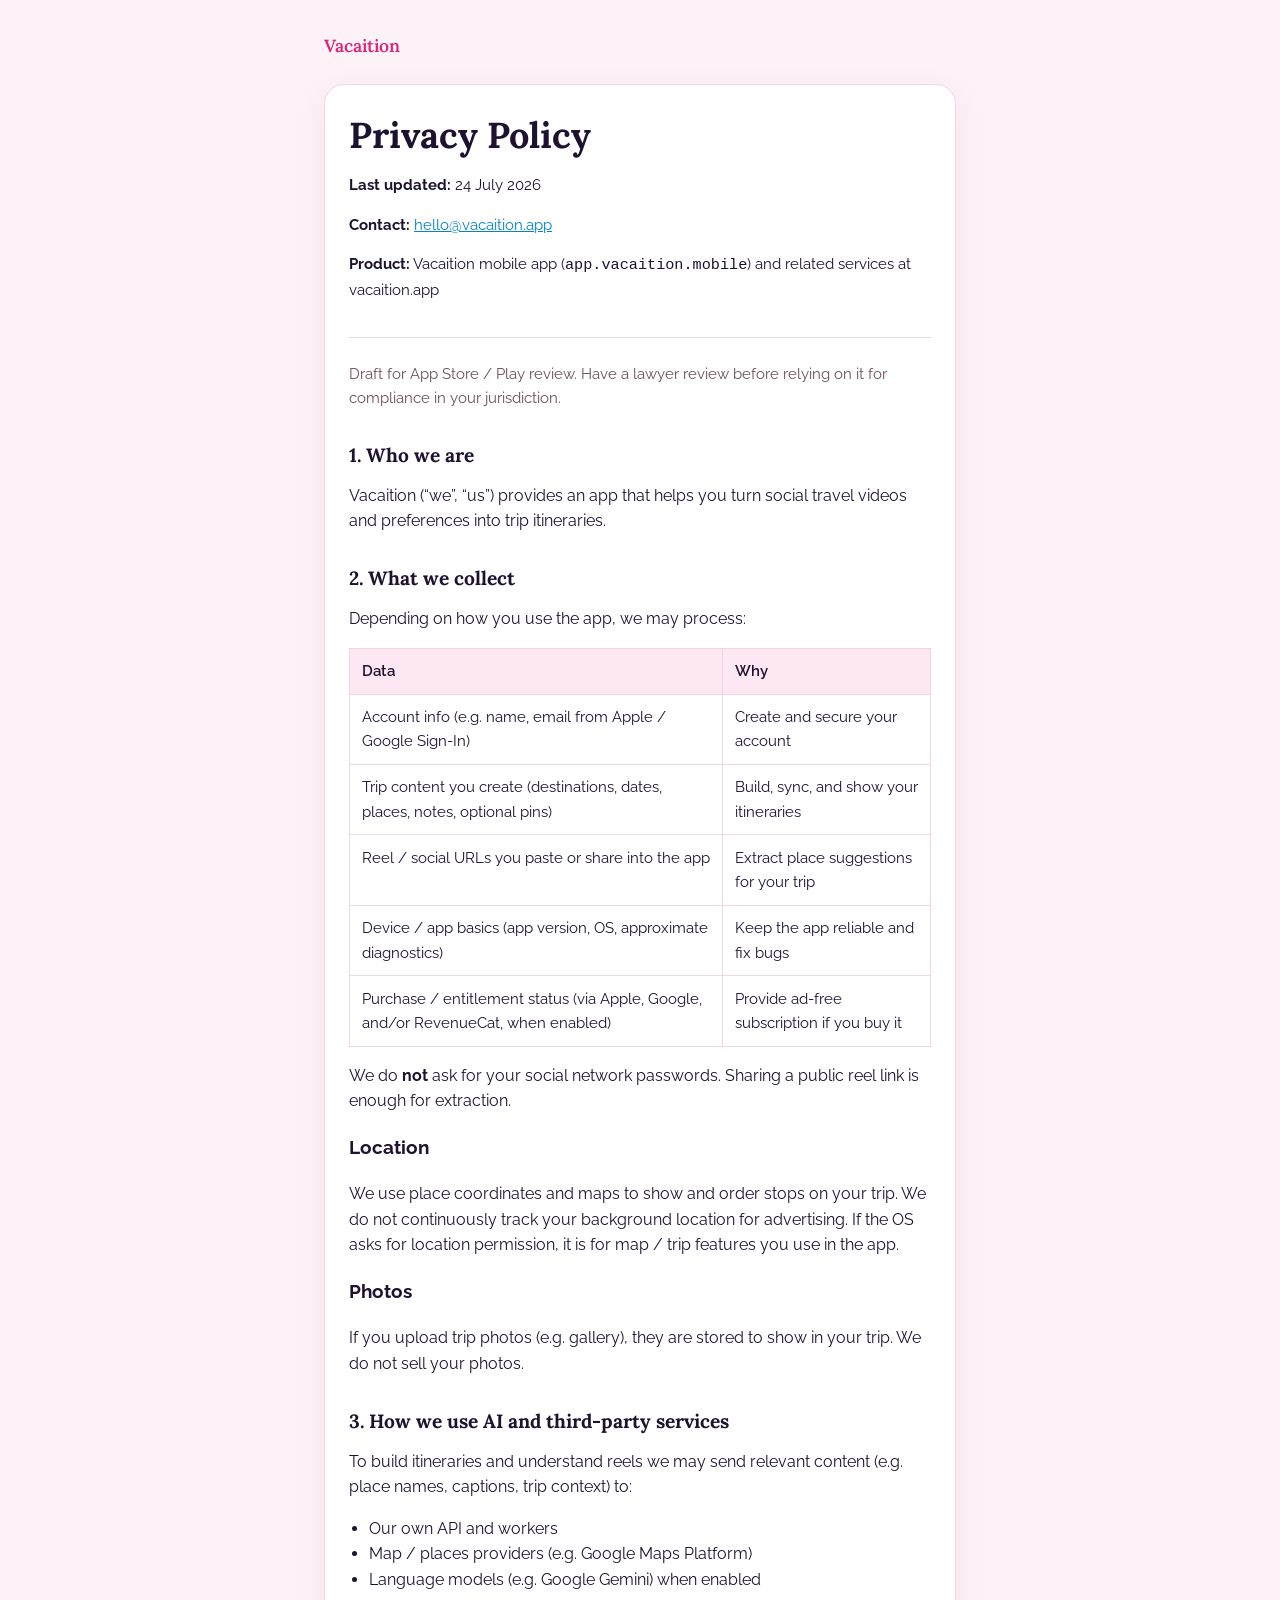
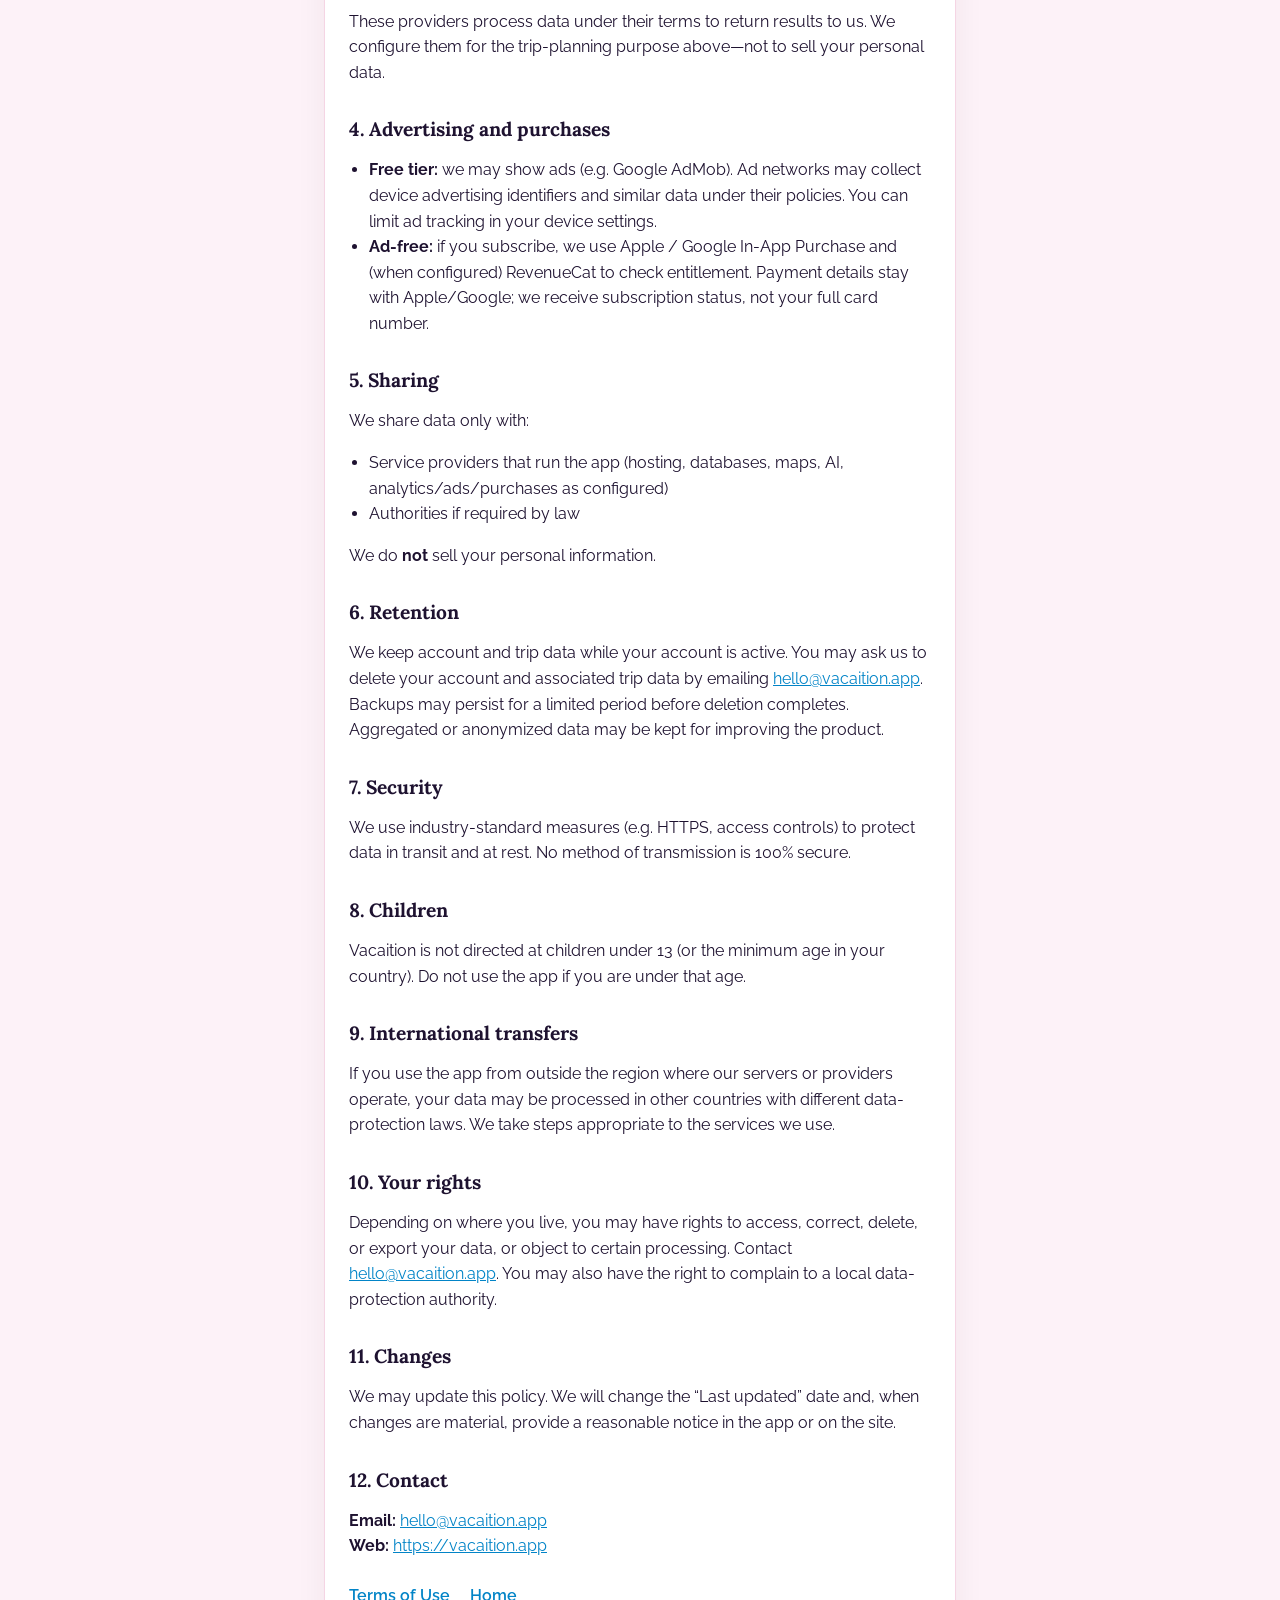
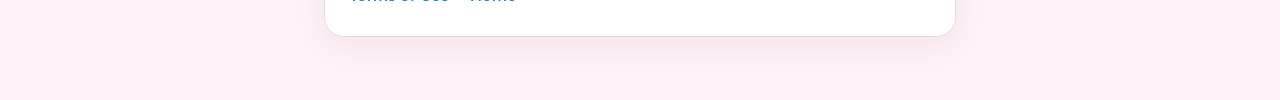
==== privacy/index.html @ ea1ef28f "Initial legal pages for Vacaition Co-authored-by: Cursor <cursoragent@cursor.com>" ====
<!DOCTYPE html>
<html lang="en">
  <head>
    <meta charset="utf-8" />
    <meta name="viewport" content="width=device-width, initial-scale=1" />
    <title>Privacy Policy — Vacaition</title>
    <meta name="description" content="How Vacaition collects and uses your data." />
    <link rel="preconnect" href="https://fonts.googleapis.com" />
    <link rel="preconnect" href="https://fonts.gstatic.com" crossorigin />
    <link
      href="https://fonts.googleapis.com/css2?family=Lora:wght@600;700&family=Raleway:wght@400;600&display=swap"
      rel="stylesheet"
    />
    <link rel="stylesheet" href="../assets/style.css" />
  </head>
  <body>
    <main class="wrap">
      <header class="site-header">
        <a class="brand" href="../">Vacaition</a>
      </header>

      <article class="card">
        <h1>Privacy Policy</h1>
        <div class="meta muted">
          <p><strong>Last updated:</strong> 24 July 2026</p>
          <p><strong>Contact:</strong> <a href="mailto:hello@vacaition.app">hello@vacaition.app</a></p>
          <p>
            <strong>Product:</strong> Vacaition mobile app (<code>app.vacaition.mobile</code>) and related
            services at vacaition.app
          </p>
        </div>

        <p class="muted">
          Draft for App Store / Play review. Have a lawyer review before relying on it for compliance in your
          jurisdiction.
        </p>

        <h2>1. Who we are</h2>
        <p>
          Vacaition (“we”, “us”) provides an app that helps you turn social travel videos and preferences into
          trip itineraries.
        </p>

        <h2>2. What we collect</h2>
        <p>Depending on how you use the app, we may process:</p>
        <table>
          <thead>
            <tr>
              <th scope="col">Data</th>
              <th scope="col">Why</th>
            </tr>
          </thead>
          <tbody>
            <tr>
              <td>Account info (e.g. name, email from Apple / Google Sign-In)</td>
              <td>Create and secure your account</td>
            </tr>
            <tr>
              <td>Trip content you create (destinations, dates, places, notes, optional pins)</td>
              <td>Build, sync, and show your itineraries</td>
            </tr>
            <tr>
              <td>Reel / social URLs you paste or share into the app</td>
              <td>Extract place suggestions for your trip</td>
            </tr>
            <tr>
              <td>Device / app basics (app version, OS, approximate diagnostics)</td>
              <td>Keep the app reliable and fix bugs</td>
            </tr>
            <tr>
              <td>Purchase / entitlement status (via Apple, Google, and/or RevenueCat, when enabled)</td>
              <td>Provide ad-free subscription if you buy it</td>
            </tr>
          </tbody>
        </table>
        <p>
          We do <strong>not</strong> ask for your social network passwords. Sharing a public reel link is enough
          for extraction.
        </p>

        <h3>Location</h3>
        <p>
          We use place coordinates and maps to show and order stops on your trip. We do not continuously track
          your background location for advertising. If the OS asks for location permission, it is for map / trip
          features you use in the app.
        </p>

        <h3>Photos</h3>
        <p>
          If you upload trip photos (e.g. gallery), they are stored to show in your trip. We do not sell your
          photos.
        </p>

        <h2>3. How we use AI and third-party services</h2>
        <p>
          To build itineraries and understand reels we may send relevant content (e.g. place names, captions,
          trip context) to:
        </p>
        <ul>
          <li>Our own API and workers</li>
          <li>Map / places providers (e.g. Google Maps Platform)</li>
          <li>Language models (e.g. Google Gemini) when enabled</li>
        </ul>
        <p>
          These providers process data under their terms to return results to us. We configure them for the
          trip-planning purpose above—not to sell your personal data.
        </p>

        <h2>4. Advertising and purchases</h2>
        <ul>
          <li>
            <strong>Free tier:</strong> we may show ads (e.g. Google AdMob). Ad networks may collect device
            advertising identifiers and similar data under their policies. You can limit ad tracking in your
            device settings.
          </li>
          <li>
            <strong>Ad-free:</strong> if you subscribe, we use Apple / Google In-App Purchase and (when
            configured) RevenueCat to check entitlement. Payment details stay with Apple/Google; we receive
            subscription status, not your full card number.
          </li>
        </ul>

        <h2>5. Sharing</h2>
        <p>We share data only with:</p>
        <ul>
          <li>
            Service providers that run the app (hosting, databases, maps, AI, analytics/ads/purchases as
            configured)
          </li>
          <li>Authorities if required by law</li>
        </ul>
        <p>We do <strong>not</strong> sell your personal information.</p>

        <h2>6. Retention</h2>
        <p>
          We keep account and trip data while your account is active. You may ask us to delete your account and
          associated trip data by emailing
          <a href="mailto:hello@vacaition.app">hello@vacaition.app</a>. Backups may persist for a limited
          period before deletion completes. Aggregated or anonymized data may be kept for improving the
          product.
        </p>

        <h2>7. Security</h2>
        <p>
          We use industry-standard measures (e.g. HTTPS, access controls) to protect data in transit and at
          rest. No method of transmission is 100% secure.
        </p>

        <h2>8. Children</h2>
        <p>
          Vacaition is not directed at children under 13 (or the minimum age in your country). Do not use the app
          if you are under that age.
        </p>

        <h2>9. International transfers</h2>
        <p>
          If you use the app from outside the region where our servers or providers operate, your data may be
          processed in other countries with different data-protection laws. We take steps appropriate to the
          services we use.
        </p>

        <h2>10. Your rights</h2>
        <p>
          Depending on where you live, you may have rights to access, correct, delete, or export your data, or
          object to certain processing. Contact
          <a href="mailto:hello@vacaition.app">hello@vacaition.app</a>. You may also have the right to complain
          to a local data-protection authority.
        </p>

        <h2>11. Changes</h2>
        <p>
          We may update this policy. We will change the “Last updated” date and, when changes are material,
          provide a reasonable notice in the app or on the site.
        </p>

        <h2>12. Contact</h2>
        <p>
          <strong>Email:</strong> <a href="mailto:hello@vacaition.app">hello@vacaition.app</a><br />
          <strong>Web:</strong> <a href="https://vacaition.app">https://vacaition.app</a>
        </p>

        <nav class="nav-links" aria-label="Related">
          <a href="../terms/">Terms of Use</a>
          <a href="../">Home</a>
        </nav>
      </article>
    </main>
  </body>
</html>
---- assets/style.css ----
:root {
  --bg: #fdf2f8;
  --surface: #ffffff;
  --fg: #1e1230;
  --muted: #6b4f5c;
  --border: #f5d5e4;
  --accent: #f472b6;
  --accent-deep: #db2777;
  --trust: #0284c7;
  --max: 42rem;
}

* {
  box-sizing: border-box;
}

html {
  font-size: 16px;
  -webkit-text-size-adjust: 100%;
}

body {
  margin: 0;
  min-height: 100vh;
  background: var(--bg);
  color: var(--fg);
  font-family: "Raleway", system-ui, -apple-system, sans-serif;
  line-height: 1.6;
}

h1,
h2 {
  font-family: "Lora", Georgia, serif;
  line-height: 1.25;
}

h1 {
  font-size: clamp(1.75rem, 4vw, 2.25rem);
  margin: 0 0 0.5rem;
}

h2 {
  font-size: 1.2rem;
  margin: 2rem 0 0.75rem;
}

p,
li {
  color: var(--fg);
}

.muted {
  color: var(--muted);
  font-size: 0.95rem;
}

a {
  color: var(--trust);
}

a:hover {
  color: var(--accent-deep);
}

.wrap {
  max-width: var(--max);
  margin: 0 auto;
  padding: 2rem 1.25rem 4rem;
}

.card {
  background: var(--surface);
  border: 1px solid var(--border);
  border-radius: 20px;
  padding: 1.75rem 1.5rem;
  box-shadow: 0 8px 32px rgba(45, 21, 36, 0.06);
}

.site-header {
  margin-bottom: 1.5rem;
}

.brand {
  font-family: "Lora", Georgia, serif;
  font-size: 1.1rem;
  font-weight: 600;
  color: var(--accent-deep);
  text-decoration: none;
}

.meta {
  margin: 0.75rem 0 1.5rem;
  padding-bottom: 1.25rem;
  border-bottom: 1px solid var(--border);
}

table {
  width: 100%;
  border-collapse: collapse;
  margin: 1rem 0;
  font-size: 0.95rem;
}

th,
td {
  border: 1px solid var(--border);
  padding: 0.65rem 0.75rem;
  text-align: start;
  vertical-align: top;
}

th {
  background: #fce7f3;
  font-weight: 600;
}

ul {
  padding-inline-start: 1.25rem;
}

.nav-links {
  display: flex;
  flex-wrap: wrap;
  gap: 0.75rem 1.25rem;
  margin-top: 1.5rem;
}

.nav-links a {
  text-decoration: none;
  font-weight: 600;
}

.footer {
  margin-top: 2rem;
  font-size: 0.9rem;
  color: var(--muted);
}

@media (prefers-reduced-motion: reduce) {
  * {
    scroll-behavior: auto !important;
    transition: none !important;
  }
}
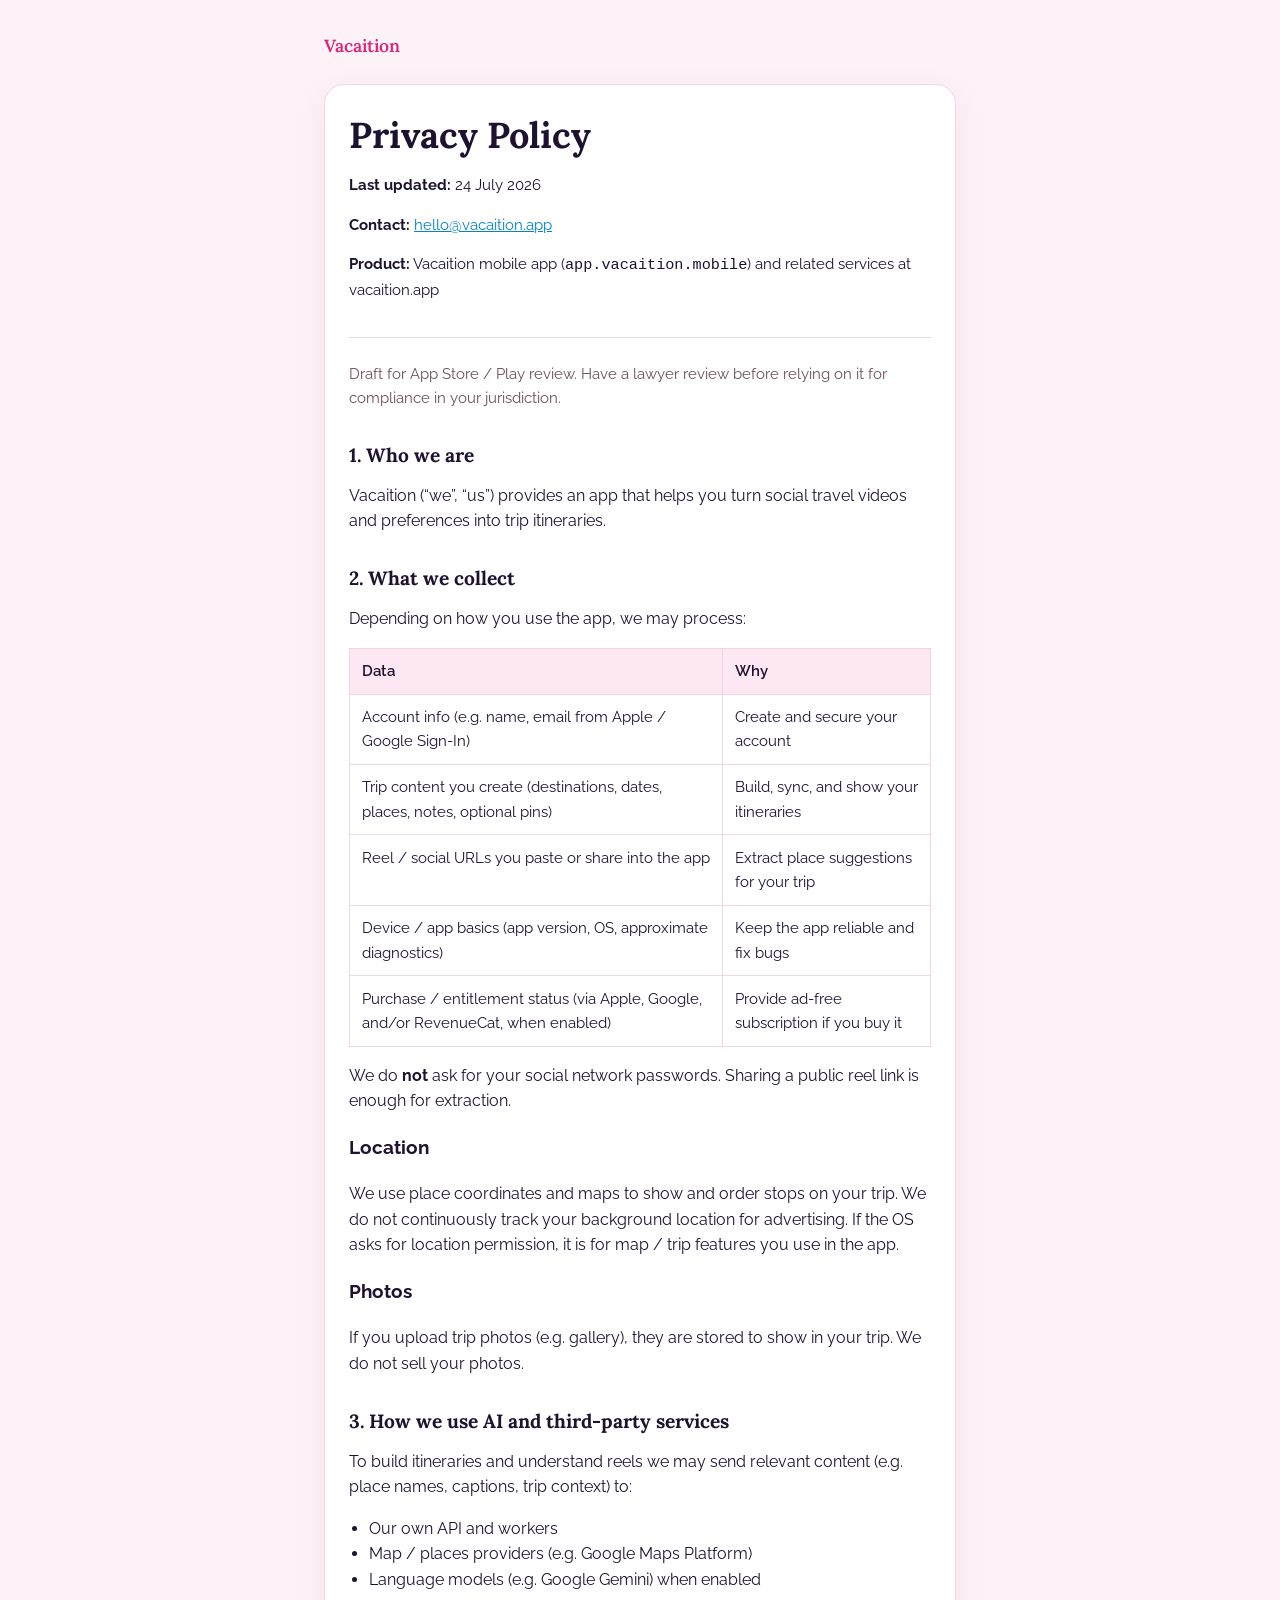
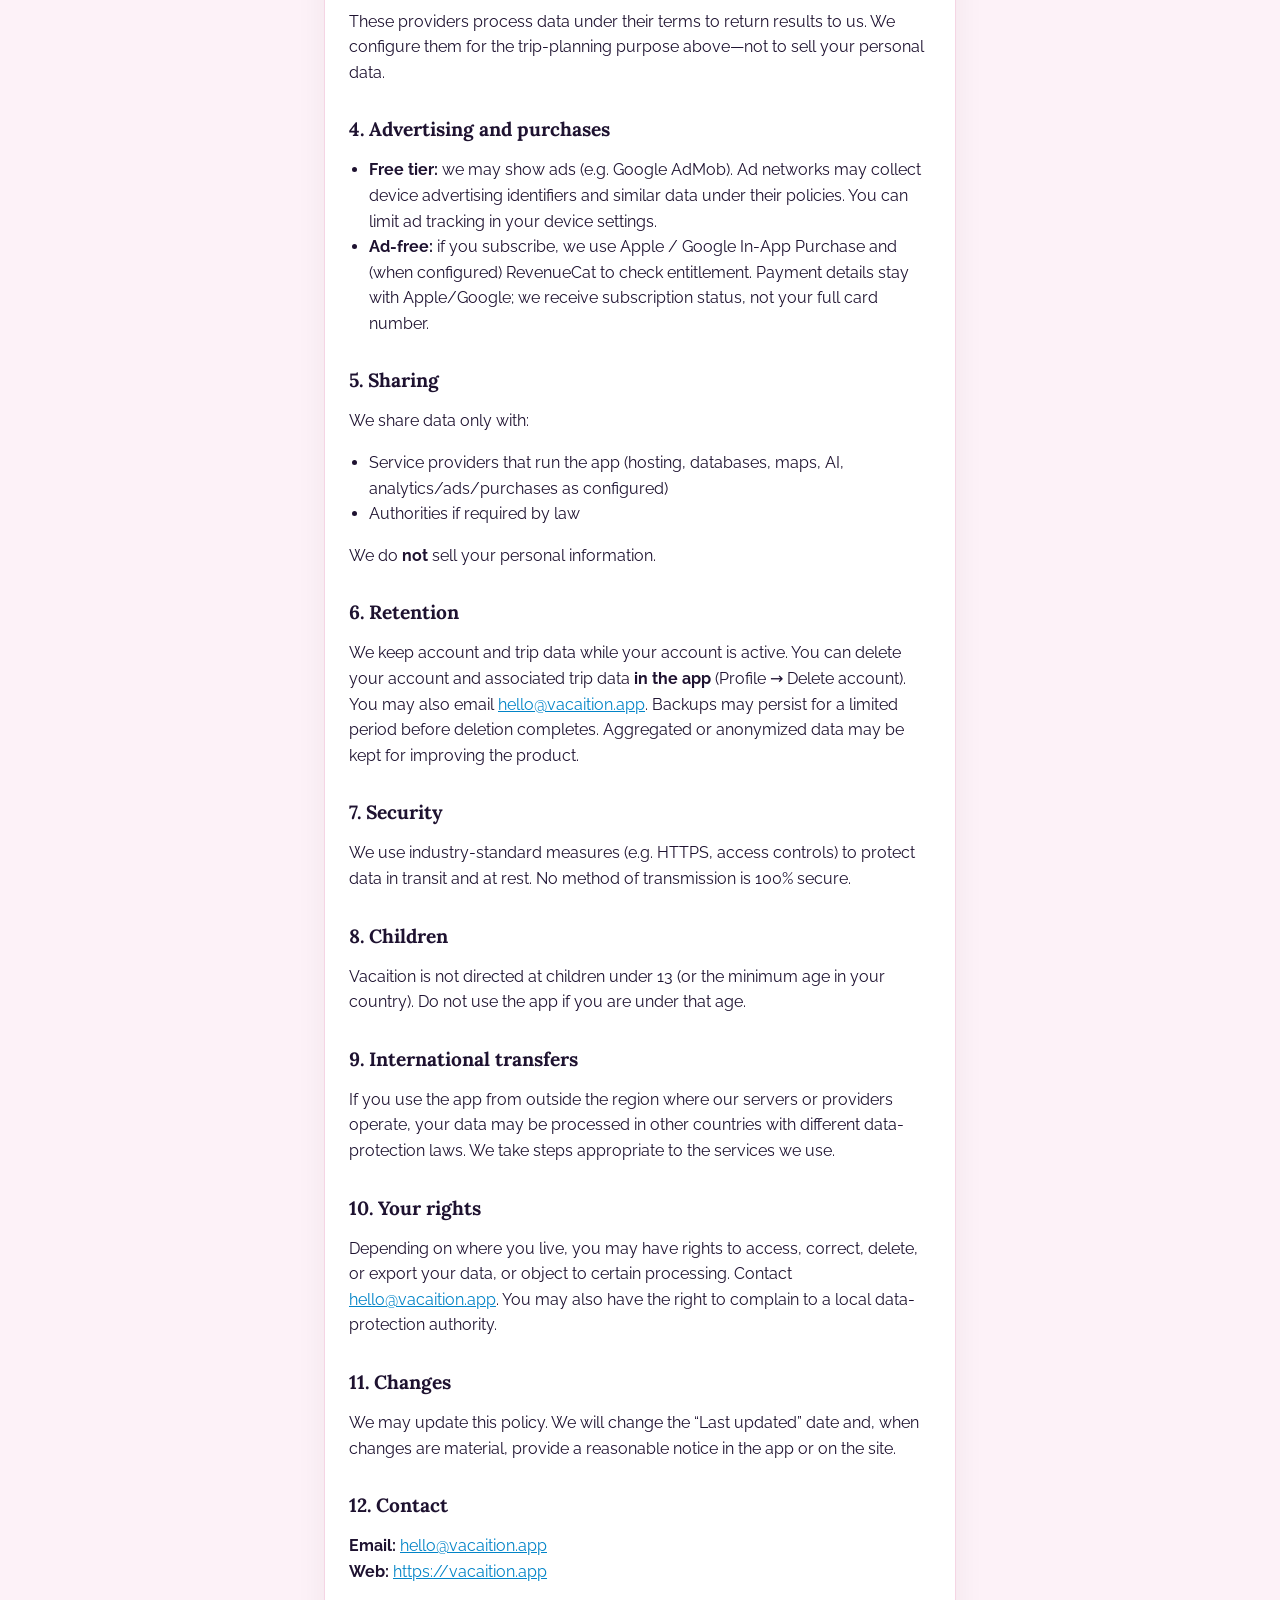
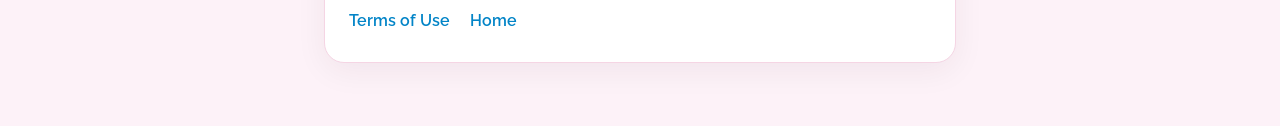
==== commit 190a831b: "Document in-app account deletion on the public privacy page. Apple review looks at the live URL; ema" ====
--- a/privacy/index.html
+++ b/privacy/index.html
@@ -133,8 +133,8 @@
 
         <h2>6. Retention</h2>
         <p>
-          We keep account and trip data while your account is active. You may ask us to delete your account and
-          associated trip data by emailing
+          We keep account and trip data while your account is active. You can delete your account and
+          associated trip data <strong>in the app</strong> (Profile → Delete account). You may also email
           <a href="mailto:hello@vacaition.app">hello@vacaition.app</a>. Backups may persist for a limited
           period before deletion completes. Aggregated or anonymized data may be kept for improving the
           product.
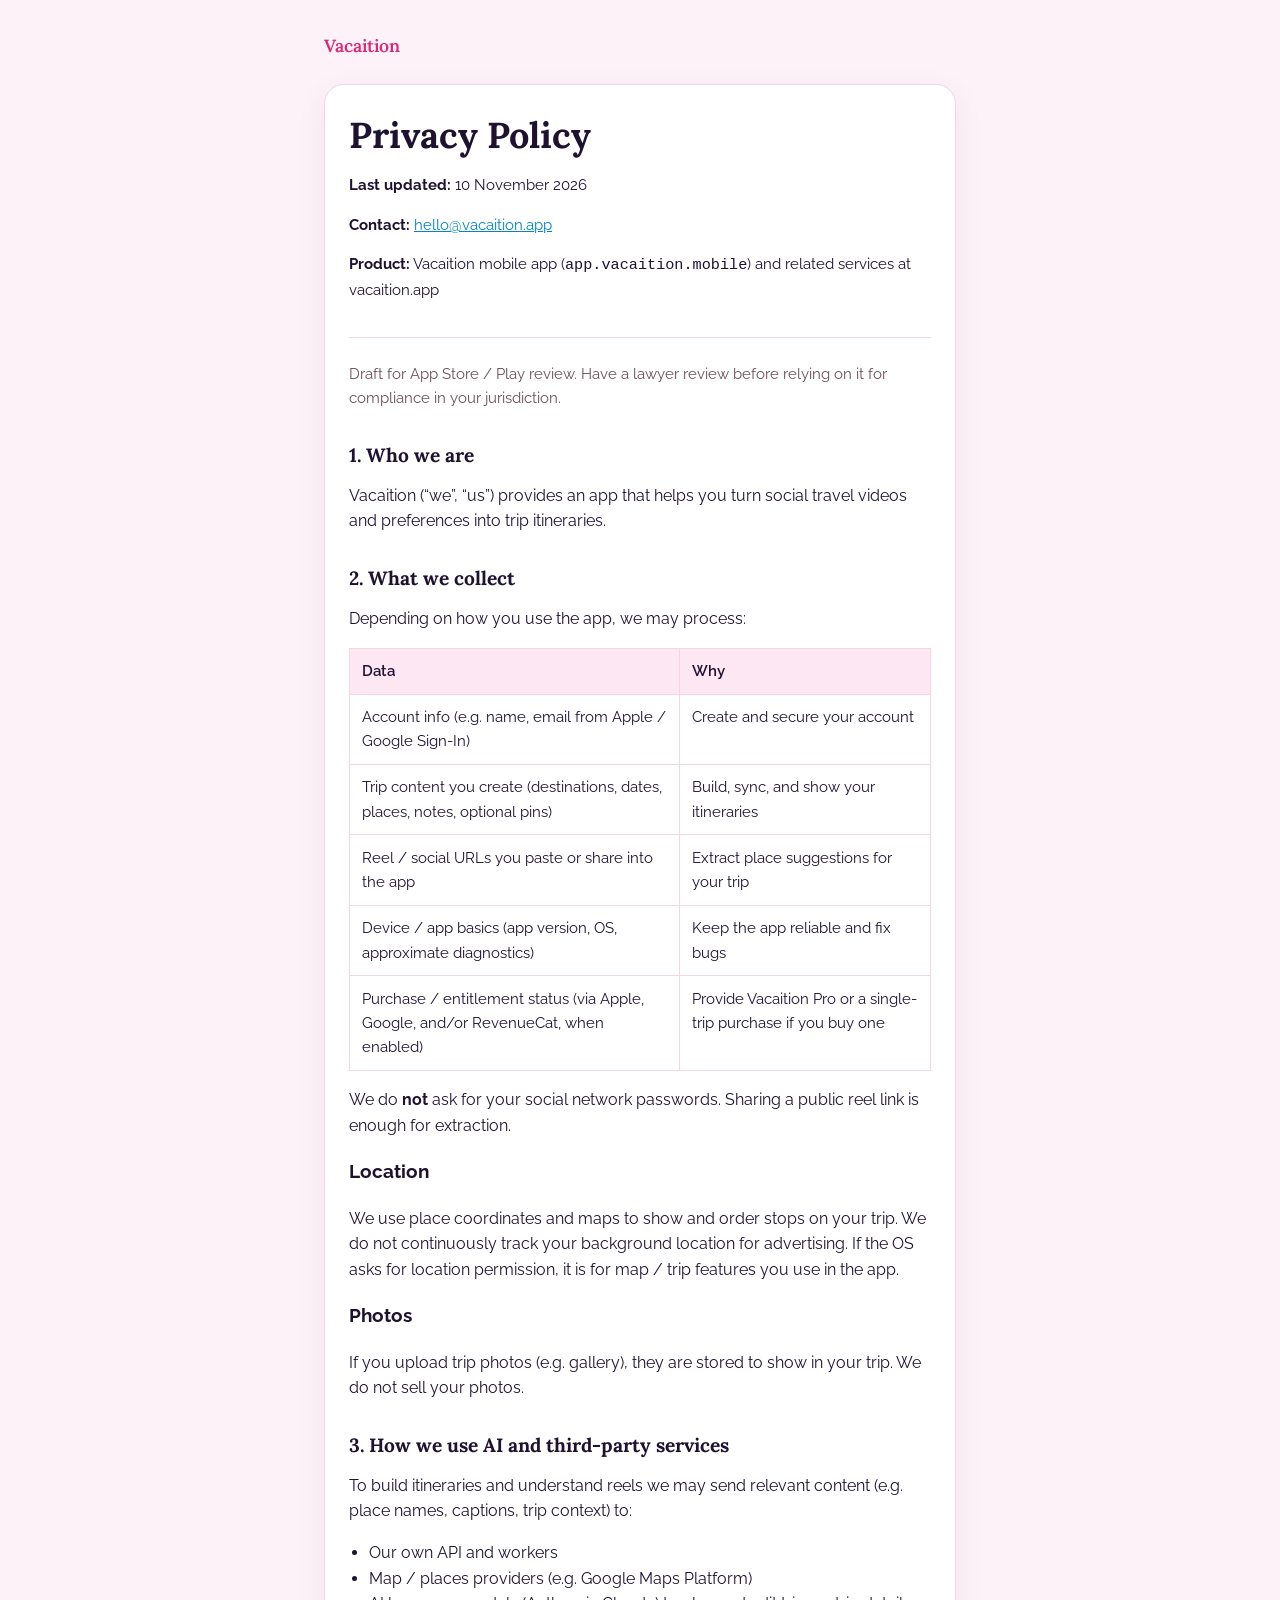
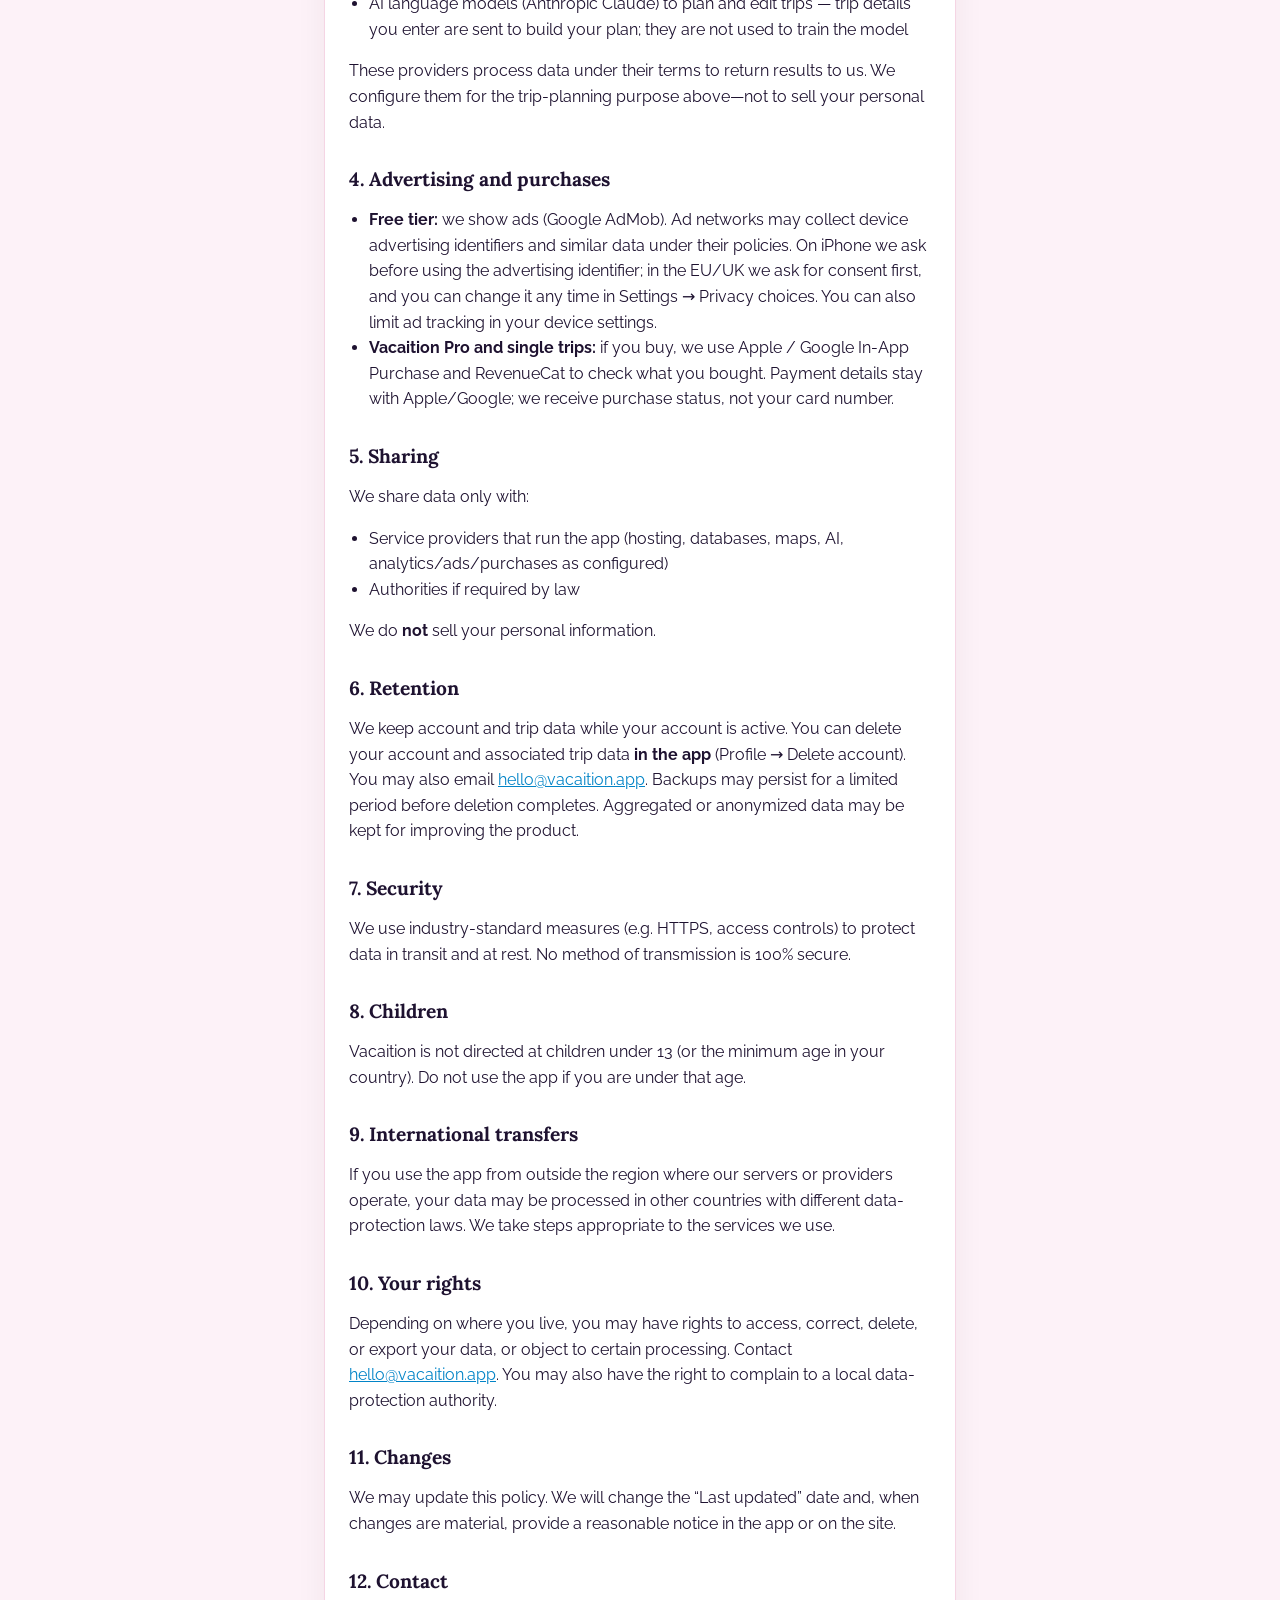
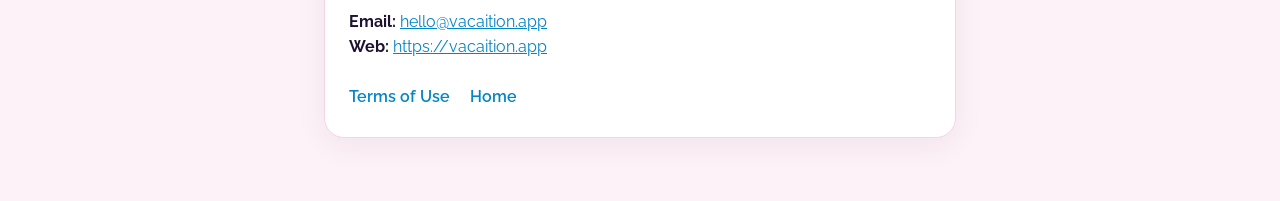
==== commit 1c146627: "Privacy: Anthropic Claude, Vacaition Pro and single trips, EU consent Co-Authored-By: Claude Opus 5." ====
--- a/privacy/index.html
+++ b/privacy/index.html
@@ -22,7 +22,7 @@
       <article class="card">
         <h1>Privacy Policy</h1>
         <div class="meta muted">
-          <p><strong>Last updated:</strong> 24 July 2026</p>
+          <p><strong>Last updated:</strong> 10 November 2026</p>
           <p><strong>Contact:</strong> <a href="mailto:hello@vacaition.app">hello@vacaition.app</a></p>
           <p>
             <strong>Product:</strong> Vacaition mobile app (<code>app.vacaition.mobile</code>) and related
@@ -69,7 +69,7 @@
             </tr>
             <tr>
               <td>Purchase / entitlement status (via Apple, Google, and/or RevenueCat, when enabled)</td>
-              <td>Provide ad-free subscription if you buy it</td>
+              <td>Provide Vacaition Pro or a single-trip purchase if you buy one</td>
             </tr>
           </tbody>
         </table>
@@ -99,7 +99,7 @@
         <ul>
           <li>Our own API and workers</li>
           <li>Map / places providers (e.g. Google Maps Platform)</li>
-          <li>Language models (e.g. Google Gemini) when enabled</li>
+          <li>AI language models (Anthropic Claude) to plan and edit trips — trip details you enter are sent to build your plan; they are not used to train the model</li>
         </ul>
         <p>
           These providers process data under their terms to return results to us. We configure them for the
@@ -109,14 +109,10 @@
         <h2>4. Advertising and purchases</h2>
         <ul>
           <li>
-            <strong>Free tier:</strong> we may show ads (e.g. Google AdMob). Ad networks may collect device
-            advertising identifiers and similar data under their policies. You can limit ad tracking in your
-            device settings.
+            <strong>Free tier:</strong> we show ads (Google AdMob). Ad networks may collect device advertising identifiers and similar data under their policies. On iPhone we ask before using the advertising identifier; in the EU/UK we ask for consent first, and you can change it any time in Settings → Privacy choices. You can also limit ad tracking in your device settings.
           </li>
           <li>
-            <strong>Ad-free:</strong> if you subscribe, we use Apple / Google In-App Purchase and (when
-            configured) RevenueCat to check entitlement. Payment details stay with Apple/Google; we receive
-            subscription status, not your full card number.
+            <strong>Vacaition Pro and single trips:</strong> if you buy, we use Apple / Google In-App Purchase and RevenueCat to check what you bought. Payment details stay with Apple/Google; we receive purchase status, not your card number.
           </li>
         </ul>
 
